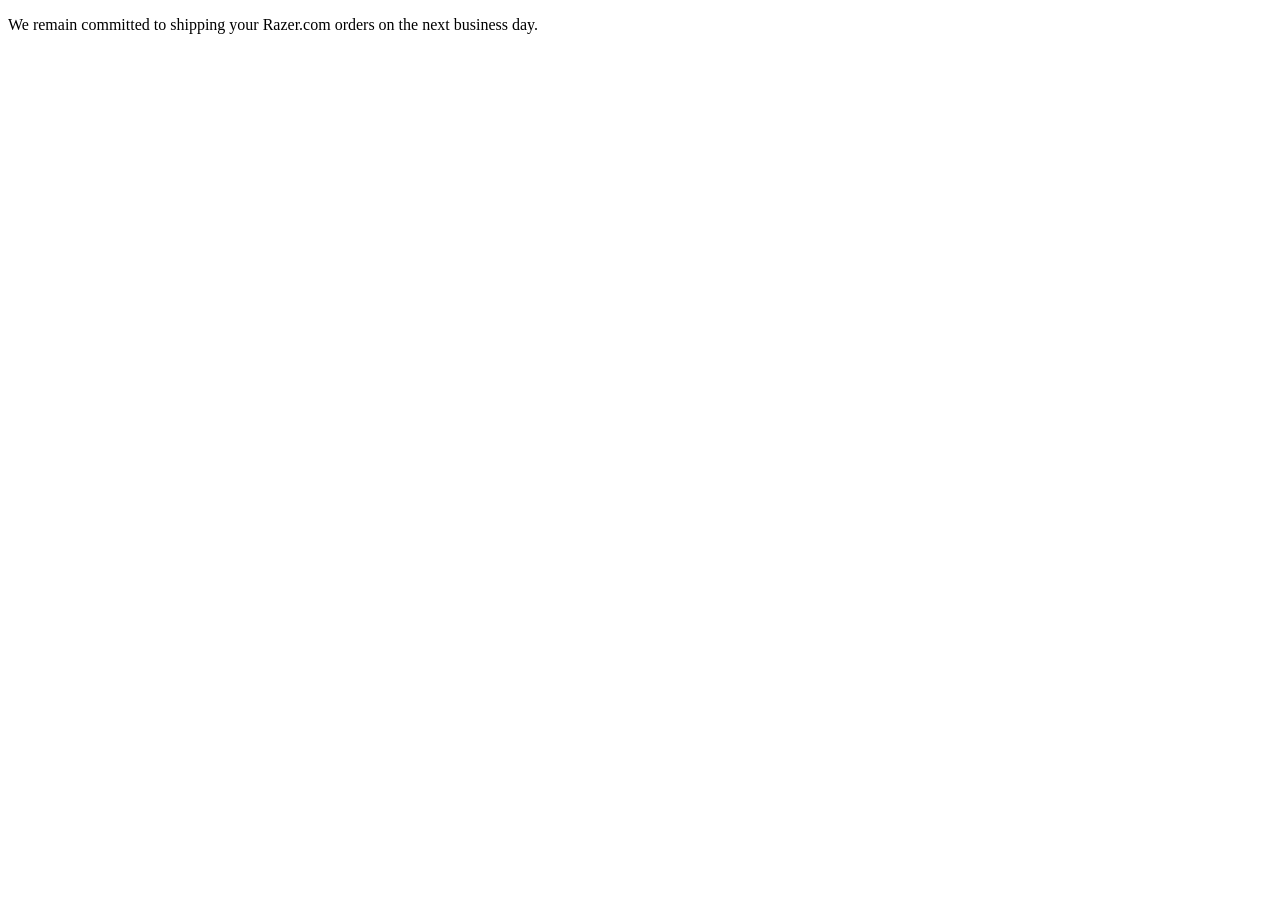
==== razer-newsletter.html @ ef953e04 "Add files via upload" ====
<!doctype html>
<html lang="en">
<head>
	<meta charset="utf-8">
	<title>Razer - Stay Safe and Get Geared for Work and Play</title>
	<style>
		
	</style>
</head>
<body>
	<p>We remain committed to shipping your Razer.com orders on the next business day.</p>
	
</body>
</html>
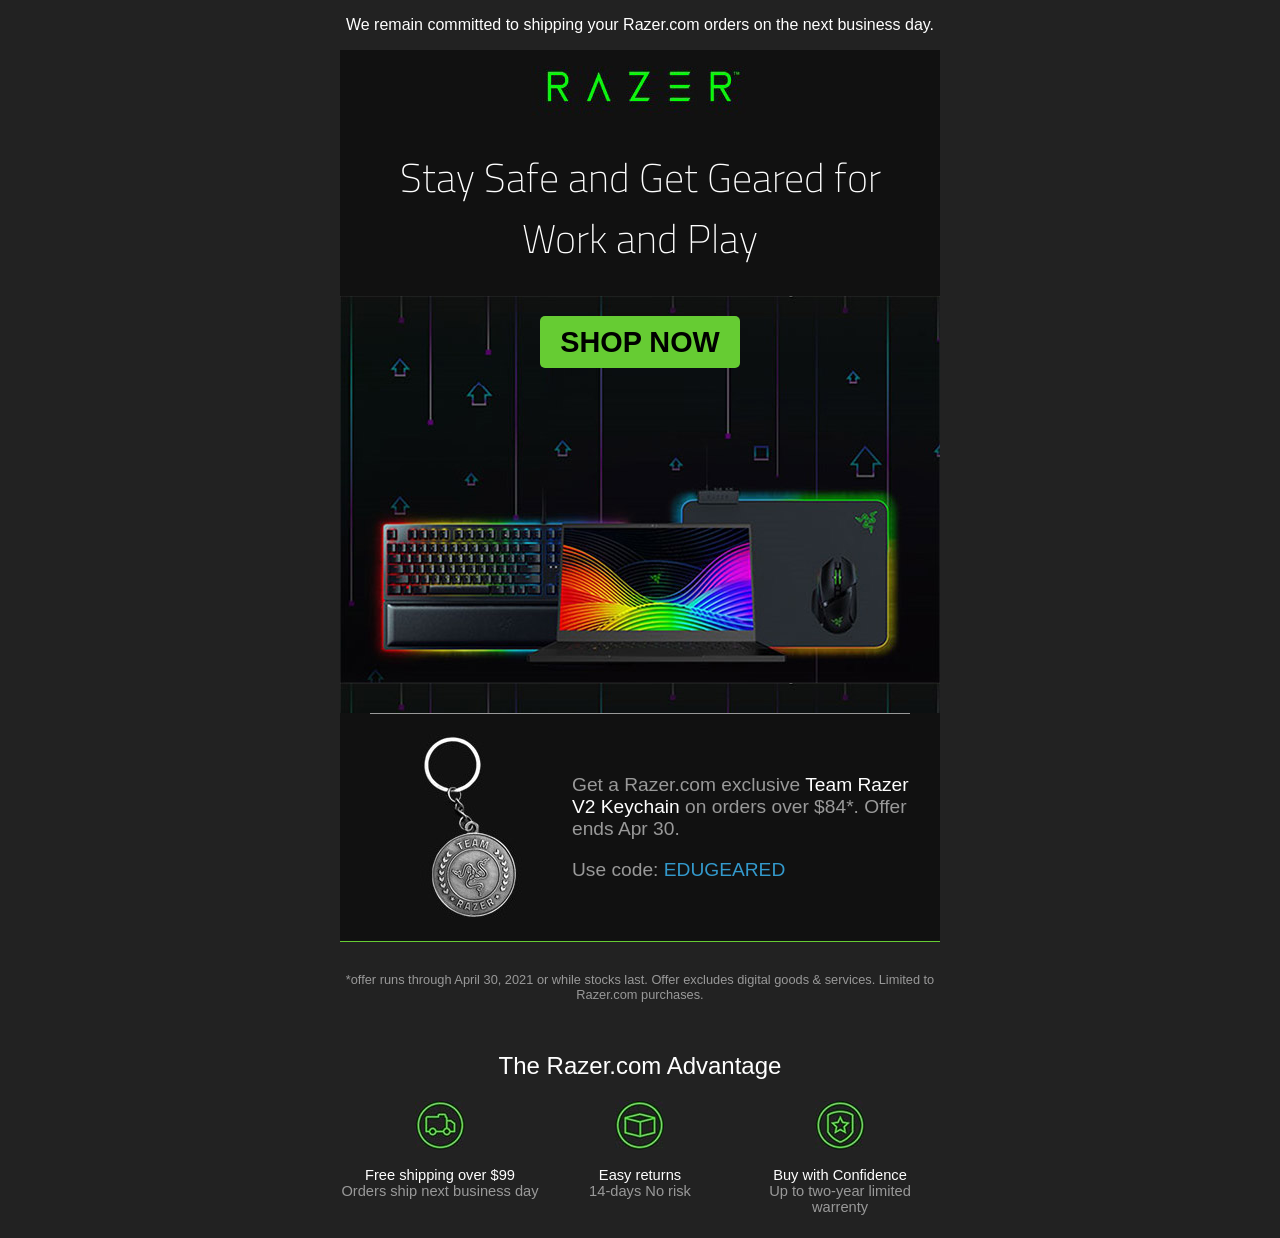
==== commit da21602e: "Add files via upload" ====
--- a/razer-newsletter.html
+++ b/razer-newsletter.html
@@ -3,13 +3,125 @@
 <head>
 	<meta charset="utf-8">
 	<title>Razer - Stay Safe and Get Geared for Work and Play</title>
-	<style>
-		
-	</style>
+	<link rel="preconnect" href="https://fonts.googleapis.com">
+<link rel="preconnect" href="https://fonts.gstatic.com" crossorigin>
+<link href="https://fonts.googleapis.com/css2?family=Titillium+Web:wght@200&display=swap" rel="stylesheet">
+	
 </head>
 <body>
 	<p>We remain committed to shipping your Razer.com orders on the next business day.</p>
-	
+	<div id="container">
+		<img src="logo-razer.jpg"/>
+		<h1>Stay Safe and Get Geared for <br> Work and Play</h1>
+		<div id="hero">
+			<a href="https://www.razer.come/sg-en">Shop Now</a>
+		</div>
+			<div id="exclusive">
+				<img id="column1" src="keychain.jpg">
+				<div id="column2">
+					<p>Get a Razer.com exclusive <span class="white">
+						 Team Razer V2 Keychain</span> on orders over $84*. Offer ends Apr 30.</p>
+					<p>Use code:<span class="blue"> EDUGEARED</span></p>
+				</div>
+			</div>
+			<div id="footnote">
+				*offer runs through April 30, 2021 or while stocks last. 
+				Offer excludes digital goods & services. Limited to Razer.com purchases.
+			</div>
+			<h2>The Razer.com Advantage</h2>
+			<div id="advantage">
+				<div class="perk"><img src="icon-shipping.jpg"/><p><span class="white">
+					Free shipping over $99</span><br>Orders ship next business day
+				</p></div>
+				<div class="perk"><img src="icon-returns.jpg"/><p><span class="white">
+					Easy returns</span><br>14-days No risk
+				</p></div>
+				<div class="perk"><img src="icon-confidence.jpg"/><p><span class="white">
+					Buy with Confidence</span><br>Up to two-year limited warrenty
+				</p></div>
+			</div>
+		</div>
+		<style>
+			body{
+				background: #222222;
+				text-align: center;
+				font-family: Avernir, arial, sans-serif;
+				color: white;
+			}
+			#container {
+				background: #111111;
+				width: 600px;
+				margin:0 auto;
+			}
+			h1 {
+				font-family: "Titillium Web", sans-serif;
+  				font-weight: 200;
+  				font-style: normal;
+				font-size: 2.5em;
+			}
+			#hero {
+				background:url("razer-bg.jpg");
+				height: 387px;
+				padding-top:30px;
+			}
+			#hero a{
+				color:black;
+				text-transform:uppercase;
+				background:#66cc33;
+				border-radius:5px;
+				padding:10px 20px;
+				font-weight:bold;
+				font-size:1.8em;
+				text-decoration:none;
+			}
+			#exclusive{
+				width:90%;
+				border-top:1px solid #999999;
+				margin:0 auto;
+				display:flex;
+				align-items:center;
+			}
+			#column1{
+				margin:20px 50px;
+			}
+			#exclusive p{
+				font-size:1.2em;
+				text-align:left;
+				color:#999999;
+			}
+			.white{
+				color:white;
+			}
+			.blue{
+				color:#3399cc;
+			}
+			#footnote{
+				border-top:1px solid #66cc33;
+				background:#222222;
+				font-size: 0.8em;
+				color:#999999;
+				padding:30px 0px;
+			}
+			h2{
+				border-top:1px solid:#fff;
+				background: #222222;
+				margin:0px;
+				padding:20px 0;
+				font-weight:normal;
+			}
+			#advantage{
+				display:flex;
+				background:#222222;
+			}
+			.perk{
+				width:200px;
+				text-align:center;
+				color:#999999;
+				font-size:11pt;
+			}
+			
+		</style>
+	</div>
 </body>
 </html>
 
